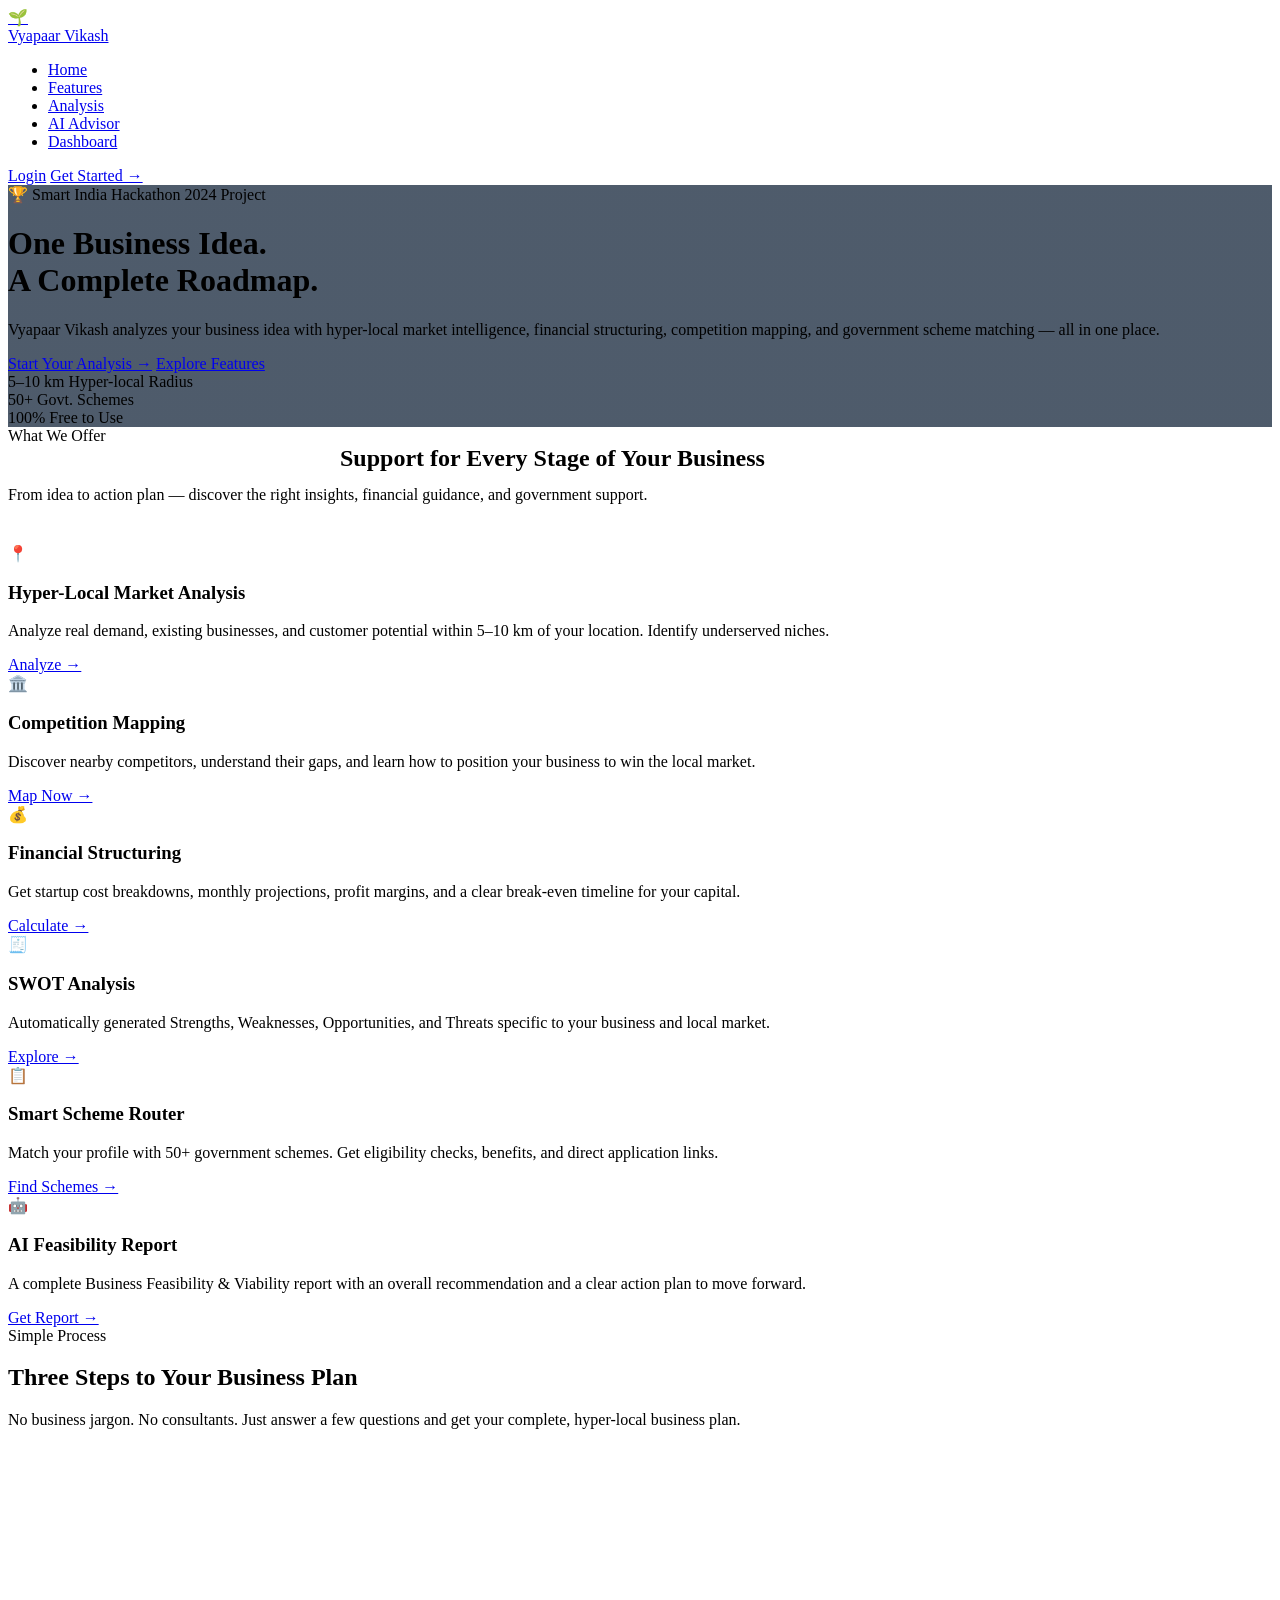
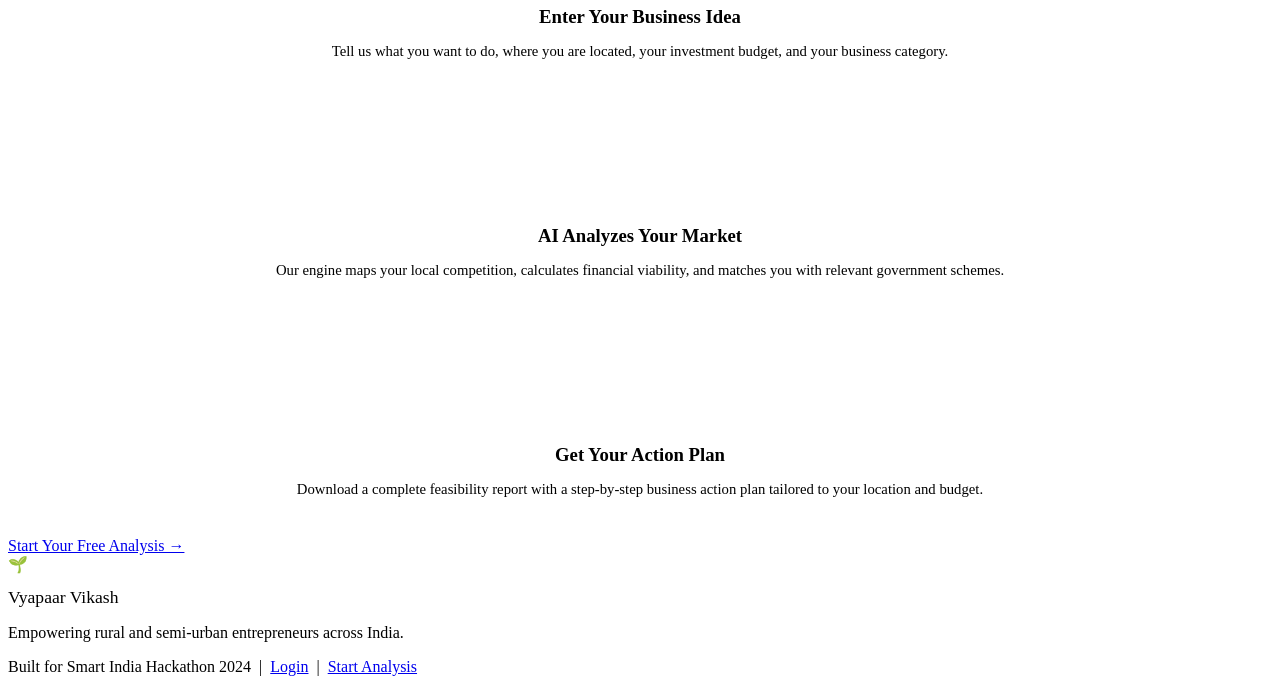
==== frontend/index.html @ 14131fee "updated-project" ====
<!DOCTYPE html>
<html lang="en">
<head>
  <meta charset="UTF-8">
  <meta name="viewport" content="width=device-width, initial-scale=1.0">
  <meta name="description" content="Vyapaar Vikash - AI-powered business advisory platform for rural and semi-urban entrepreneurs in India.">
  <title>Vyapaar Vikash - Empowering Rural Entrepreneurs</title>
  <link rel="stylesheet" href="css/style.css">
  <style>
    .hero {
      background-image: linear-gradient(rgba(10,28,50,0.72), rgba(10,28,50,0.72)), url('../assets/images/hero_rural.jpg');
      background-size: cover;
      background-position: center top;
    }
  </style>
</head>
<body>

  <!-- ===== NAVBAR ===== -->
  <nav class="navbar">
    <div class="navbar-inner">
      <a href="index.html" class="logo">
        <div class="logo-icon">🌱</div>
        Vyapaar Vikash
      </a>
      <ul class="nav-links">
        <li><a href="index.html" class="active">Home</a></li>
        <li><a href="#features">Features</a></li>
        <li><a href="pages/analyze.html">Analysis</a></li>
        <li><a href="pages/advisor.html">AI Advisor</a></li>
        <li><a href="pages/dashboard.html">Dashboard</a></li>
      </ul>
      <div class="d-flex gap-sm">
        <a href="pages/login.html" class="btn btn-outline btn-sm">Login</a>
        <a href="pages/analyze.html" class="btn btn-primary btn-sm">Get Started →</a>
      </div>
    </div>
  </nav>

  <!-- ===== HERO SECTION ===== -->
  <header class="hero">
    <div class="container">
      <div class="hero-badge">🏆 Smart India Hackathon 2024 Project</div>
      <h1>One Business Idea.<br><span>A Complete Roadmap.</span></h1>
      <p>Vyapaar Vikash analyzes your business idea with hyper-local market intelligence, financial structuring, competition mapping, and government scheme matching — all in one place.</p>
      <div class="d-flex gap-md" style="flex-wrap:wrap;">
        <a href="pages/analyze.html" class="btn btn-primary btn-lg">Start Your Analysis →</a>
        <a href="#features" class="btn btn-ghost btn-lg">Explore Features</a>
      </div>
      <div class="hero-stats">
        <div>
          <span class="hero-stat-num">5–10 km</span>
          <span class="hero-stat-label">Hyper-local Radius</span>
        </div>
        <div>
          <span class="hero-stat-num">50+</span>
          <span class="hero-stat-label">Govt. Schemes</span>
        </div>
        <div>
          <span class="hero-stat-num">100%</span>
          <span class="hero-stat-label">Free to Use</span>
        </div>
      </div>
    </div>
  </header>

  <!-- ===== FEATURES SECTION ===== -->
  <section id="features" class="section" style="background: var(--white);">
    <div class="container">
      <div class="text-center mb-3">
        <div class="section-label">What We Offer</div>
        <h2 class="section-title" style="max-width:600px; margin: 0 auto 14px;">Support for Every Stage of Your Business</h2>
        <p class="section-sub" style="margin: 0 auto 40px;">From idea to action plan — discover the right insights, financial guidance, and government support.</p>
      </div>

      <div class="grid-3">
        <div class="card">
          <div class="card-icon">📍</div>
          <h3 class="card-title">Hyper-Local Market Analysis</h3>
          <p class="card-desc">Analyze real demand, existing businesses, and customer potential within 5–10 km of your location. Identify underserved niches.</p>
          <a href="pages/analyze.html" class="btn btn-outline btn-sm btn-full">Analyze →</a>
        </div>
        <div class="card">
          <div class="card-icon">🏛️</div>
          <h3 class="card-title">Competition Mapping</h3>
          <p class="card-desc">Discover nearby competitors, understand their gaps, and learn how to position your business to win the local market.</p>
          <a href="pages/analyze.html" class="btn btn-outline btn-sm btn-full">Map Now →</a>
        </div>
        <div class="card">
          <div class="card-icon">💰</div>
          <h3 class="card-title">Financial Structuring</h3>
          <p class="card-desc">Get startup cost breakdowns, monthly projections, profit margins, and a clear break-even timeline for your capital.</p>
          <a href="pages/analyze.html" class="btn btn-outline btn-sm btn-full">Calculate →</a>
        </div>
        <div class="card">
          <div class="card-icon">🧾</div>
          <h3 class="card-title">SWOT Analysis</h3>
          <p class="card-desc">Automatically generated Strengths, Weaknesses, Opportunities, and Threats specific to your business and local market.</p>
          <a href="pages/analyze.html" class="btn btn-outline btn-sm btn-full">Explore →</a>
        </div>
        <div class="card">
          <div class="card-icon">📋</div>
          <h3 class="card-title">Smart Scheme Router</h3>
          <p class="card-desc">Match your profile with 50+ government schemes. Get eligibility checks, benefits, and direct application links.</p>
          <a href="pages/analyze.html" class="btn btn-outline btn-sm btn-full">Find Schemes →</a>
        </div>
        <div class="card">
          <div class="card-icon">🤖</div>
          <h3 class="card-title">AI Feasibility Report</h3>
          <p class="card-desc">A complete Business Feasibility & Viability report with an overall recommendation and a clear action plan to move forward.</p>
          <a href="pages/analyze.html" class="btn btn-outline btn-sm btn-full">Get Report →</a>
        </div>
      </div>
    </div>
  </section>

  <!-- ===== HOW IT WORKS ===== -->
  <section id="how-it-works" class="section" style="background: var(--gray-100);">
    <div class="container text-center">
      <div class="section-label">Simple Process</div>
      <h2 class="section-title">Three Steps to Your Business Plan</h2>
      <p class="section-sub" style="margin: 0 auto 50px;">No business jargon. No consultants. Just answer a few questions and get your complete, hyper-local business plan.</p>

      <div class="grid-3">
        <div style="text-align:center; padding: 24px;">
          <div style="width:64px; height:64px; background:var(--orange); color:white; border-radius:50%; display:inline-flex; align-items:center; justify-content:center; font-size:1.5rem; font-weight:800; margin-bottom:20px;">1</div>
          <h3 style="font-weight:700; color:var(--navy); margin-bottom:10px;">Enter Your Business Idea</h3>
          <p style="color:var(--gray-600); font-size:0.92rem;">Tell us what you want to do, where you are located, your investment budget, and your business category.</p>
        </div>
        <div style="text-align:center; padding: 24px;">
          <div style="width:64px; height:64px; background:var(--orange); color:white; border-radius:50%; display:inline-flex; align-items:center; justify-content:center; font-size:1.5rem; font-weight:800; margin-bottom:20px;">2</div>
          <h3 style="font-weight:700; color:var(--navy); margin-bottom:10px;">AI Analyzes Your Market</h3>
          <p style="color:var(--gray-600); font-size:0.92rem;">Our engine maps your local competition, calculates financial viability, and matches you with relevant government schemes.</p>
        </div>
        <div style="text-align:center; padding: 24px;">
          <div style="width:64px; height:64px; background:var(--orange); color:white; border-radius:50%; display:inline-flex; align-items:center; justify-content:center; font-size:1.5rem; font-weight:800; margin-bottom:20px;">3</div>
          <h3 style="font-weight:700; color:var(--navy); margin-bottom:10px;">Get Your Action Plan</h3>
          <p style="color:var(--gray-600); font-size:0.92rem;">Download a complete feasibility report with a step-by-step business action plan tailored to your location and budget.</p>
        </div>
      </div>

      <div class="mt-4">
        <a href="pages/analyze.html" class="btn btn-primary btn-lg">Start Your Free Analysis →</a>
      </div>
    </div>
  </section>

  <!-- ===== FOOTER ===== -->
  <footer class="footer">
    <div class="container">
      <div class="logo d-flex justify-center mb-2" style="font-size:1.1rem;">
        <div class="logo-icon" style="width:32px;height:32px;font-size:1rem;">🌱</div>
        Vyapaar Vikash
      </div>
      <p>Empowering rural and semi-urban entrepreneurs across India.</p>
      <p class="mt-1">Built for Smart India Hackathon 2024 &nbsp;|&nbsp; <a href="pages/login.html">Login</a> &nbsp;|&nbsp; <a href="pages/analyze.html">Start Analysis</a></p>
    </div>
  </footer>

</body>
</html>
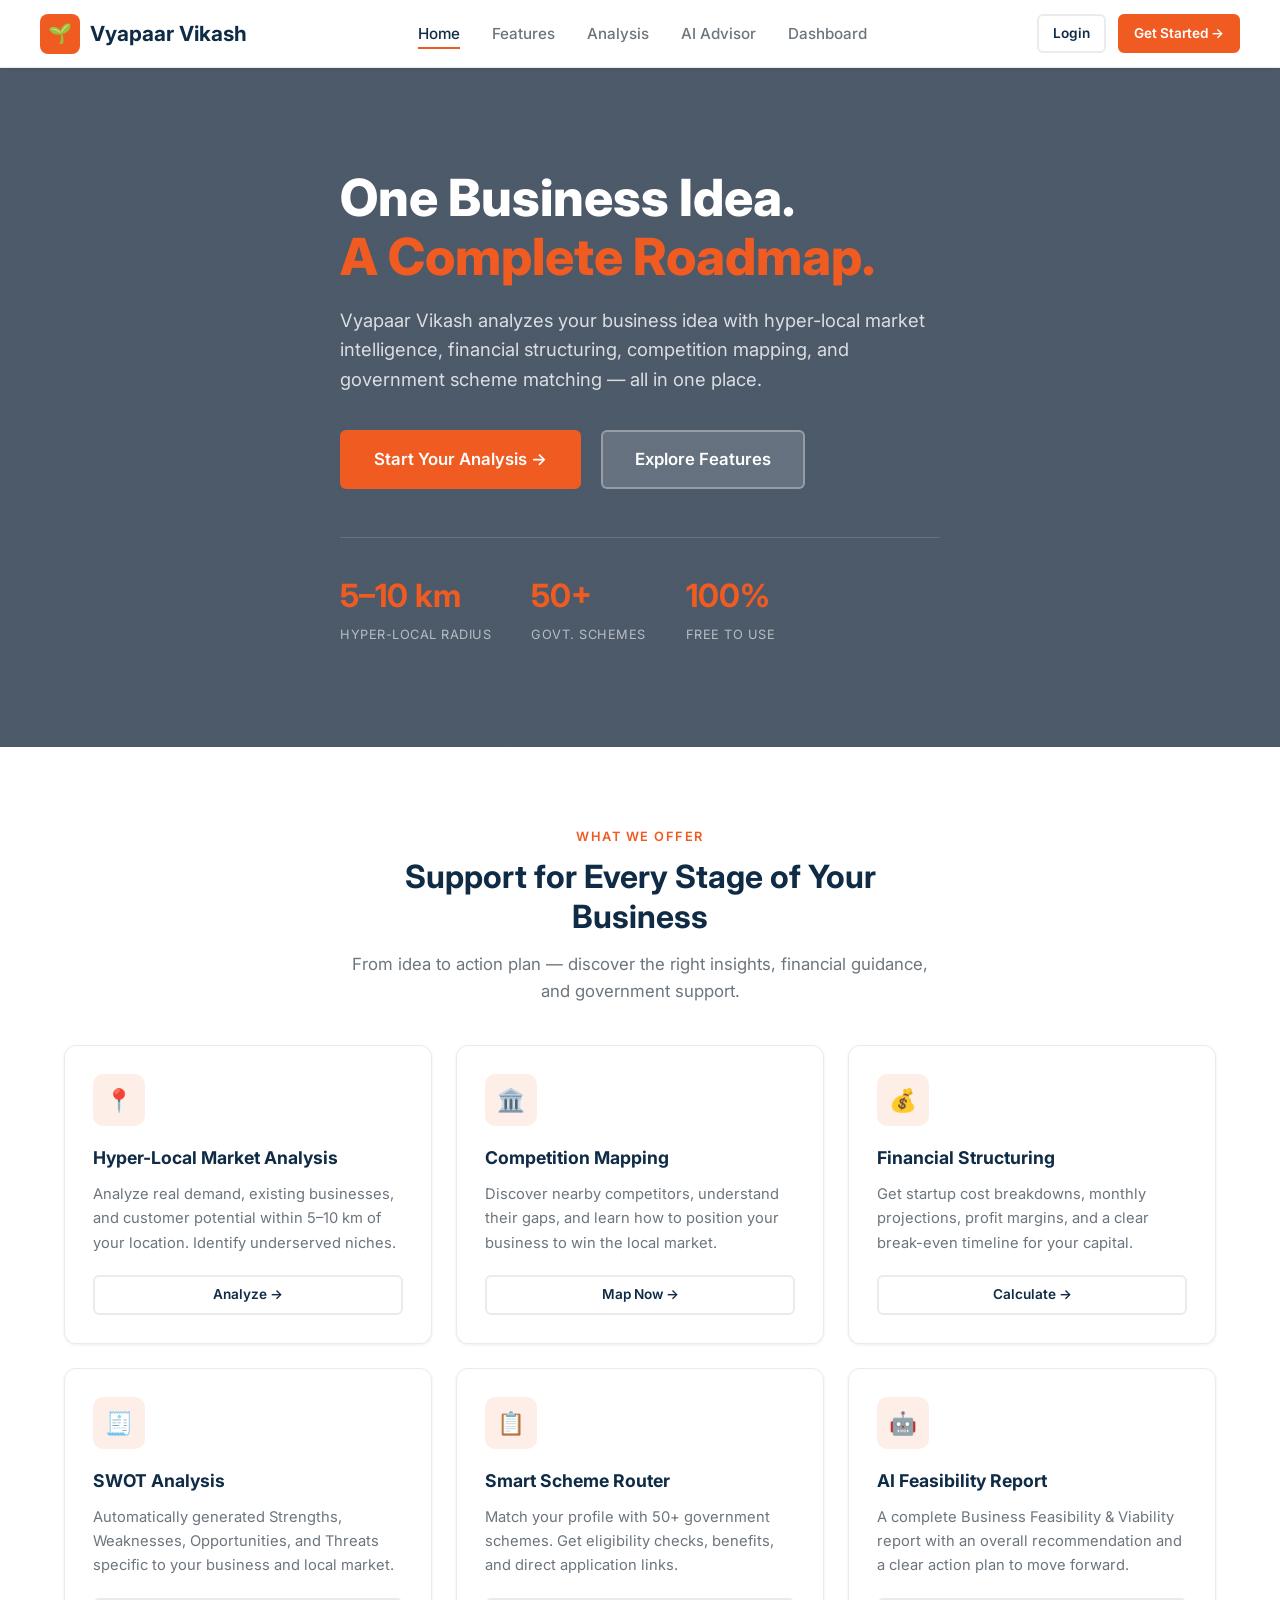
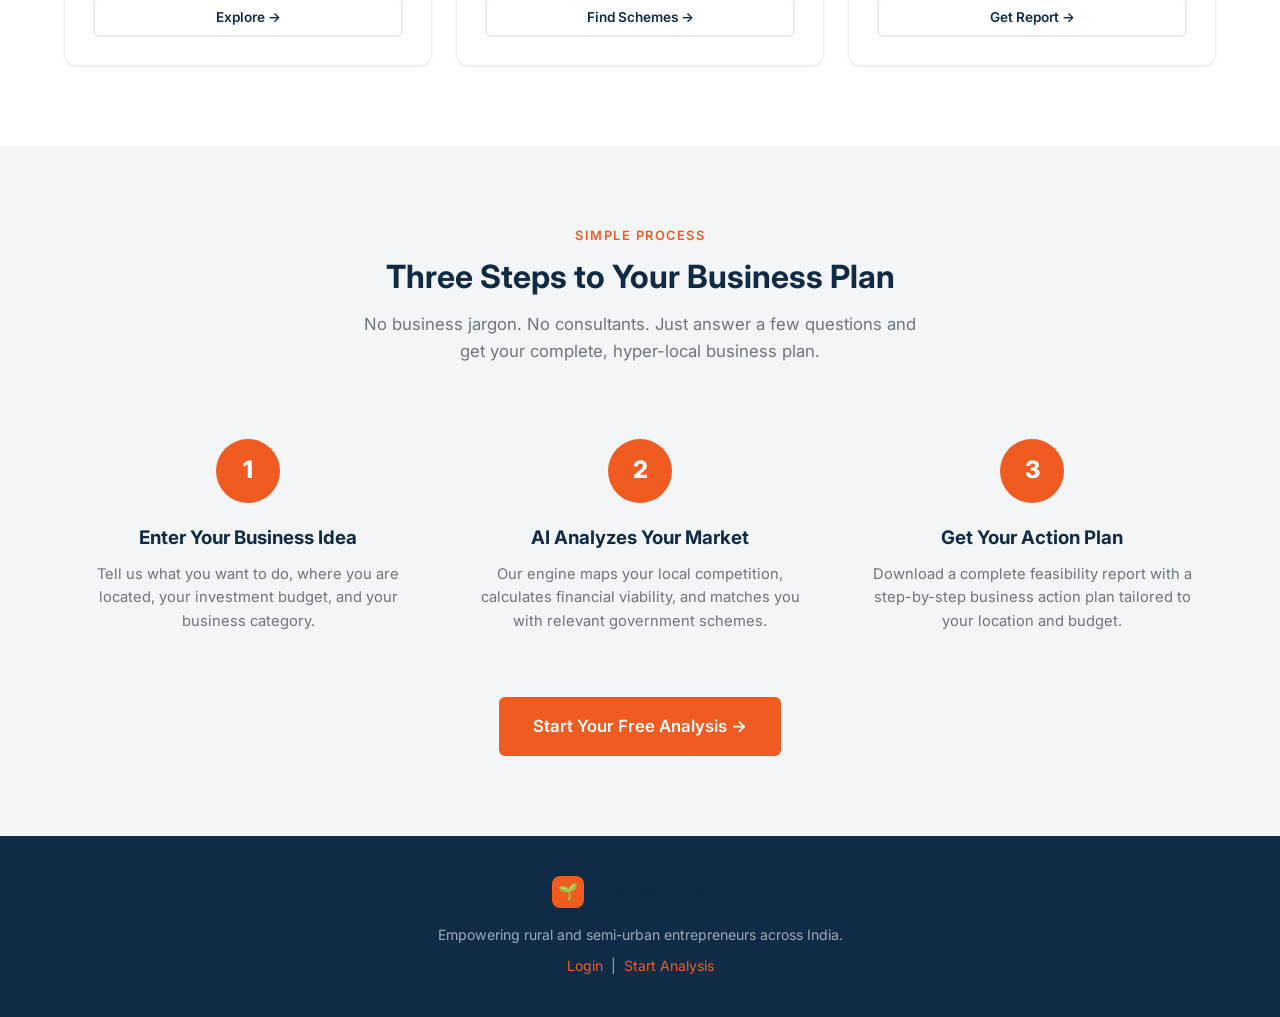
==== commit 8f2c266e: "updated 4" ====
--- a/frontend/index.html
+++ b/frontend/index.html
@@ -40,7 +40,7 @@
   <!-- ===== HERO SECTION ===== -->
   <header class="hero">
     <div class="container">
-      <div class="hero-badge">🏆 Smart India Hackathon 2024 Project</div>
+
       <h1>One Business Idea.<br><span>A Complete Roadmap.</span></h1>
       <p>Vyapaar Vikash analyzes your business idea with hyper-local market intelligence, financial structuring, competition mapping, and government scheme matching — all in one place.</p>
       <div class="d-flex gap-md" style="flex-wrap:wrap;">
@@ -153,7 +153,7 @@
         Vyapaar Vikash
       </div>
       <p>Empowering rural and semi-urban entrepreneurs across India.</p>
-      <p class="mt-1">Built for Smart India Hackathon 2024 &nbsp;|&nbsp; <a href="pages/login.html">Login</a> &nbsp;|&nbsp; <a href="pages/analyze.html">Start Analysis</a></p>
+      <p class="mt-1"><a href="pages/login.html">Login</a> &nbsp;|&nbsp; <a href="pages/analyze.html">Start Analysis</a></p>
     </div>
   </footer>
 
--- a/frontend/css/style.css
+++ b/frontend/css/style.css
@@ -0,0 +1,300 @@
+/* ============================================
+   VYAPAAR VIKASH - GLOBAL STYLESHEET
+   Stack: HTML5 + CSS3 ONLY (No JavaScript)
+   ============================================ */
+
+@import url('https://fonts.googleapis.com/css2?family=Inter:wght@300;400;500;600;700;800&display=swap');
+
+/* ===== CSS VARIABLES ===== */
+:root {
+  --orange: #f05b22;
+  --orange-dark: #d04a18;
+  --orange-light: rgba(240, 91, 34, 0.1);
+  --navy: #0f2b46;
+  --navy-light: #1a3a5c;
+  --white: #ffffff;
+  --off-white: #f8f9fa;
+  --gray-100: #f4f5f7;
+  --gray-200: #e9ecef;
+  --gray-400: #adb5bd;
+  --gray-600: #6c757d;
+  --gray-800: #343a40;
+  --green: #28a745;
+  --yellow: #ffc107;
+  --red: #dc3545;
+  --border: 1px solid #e9ecef;
+  --radius-sm: 6px;
+  --radius-md: 12px;
+  --radius-lg: 20px;
+  --shadow-sm: 0 1px 3px rgba(0,0,0,0.08);
+  --shadow-md: 0 4px 12px rgba(0,0,0,0.1);
+  --shadow-lg: 0 10px 40px rgba(0,0,0,0.12);
+  --transition: all 0.25s ease;
+  --font: 'Inter', -apple-system, BlinkMacSystemFont, sans-serif;
+}
+
+/* ===== RESET ===== */
+*, *::before, *::after { box-sizing: border-box; margin: 0; padding: 0; }
+html { scroll-behavior: smooth; }
+body { font-family: var(--font); color: var(--gray-800); background: var(--off-white); line-height: 1.6; }
+a { text-decoration: none; color: inherit; transition: var(--transition); }
+img { max-width: 100%; display: block; }
+ul { list-style: none; }
+input, textarea, select, button { font-family: var(--font); }
+
+/* ===== LAYOUT ===== */
+.container { max-width: 1200px; margin: 0 auto; padding: 0 24px; }
+.container-sm { max-width: 800px; margin: 0 auto; padding: 0 24px; }
+.section { padding: 80px 0; }
+.section-sm { padding: 50px 0; }
+.d-flex { display: flex; }
+.align-center { align-items: center; }
+.justify-between { justify-content: space-between; }
+.justify-center { justify-content: center; }
+.text-center { text-align: center; }
+.gap-sm { gap: 12px; }
+.gap-md { gap: 20px; }
+.gap-lg { gap: 32px; }
+.mt-1 { margin-top: 8px; }
+.mt-2 { margin-top: 16px; }
+.mt-3 { margin-top: 24px; }
+.mt-4 { margin-top: 40px; }
+.mb-1 { margin-bottom: 8px; }
+.mb-2 { margin-bottom: 16px; }
+.mb-3 { margin-bottom: 24px; }
+
+.grid-3 { display: grid; grid-template-columns: repeat(3, 1fr); gap: 24px; }
+.grid-2 { display: grid; grid-template-columns: repeat(2, 1fr); gap: 24px; }
+.grid-4 { display: grid; grid-template-columns: repeat(4, 1fr); gap: 20px; }
+
+/* ===== NAVBAR ===== */
+.navbar {
+  background: var(--white);
+  border-bottom: var(--border);
+  padding: 0 24px;
+  height: 68px;
+  display: flex;
+  align-items: center;
+  position: sticky;
+  top: 0;
+  z-index: 999;
+  box-shadow: var(--shadow-sm);
+}
+.navbar-inner { max-width: 1200px; margin: 0 auto; width: 100%; display: flex; align-items: center; justify-content: space-between; }
+.logo { display: flex; align-items: center; gap: 10px; font-size: 1.3rem; font-weight: 700; color: var(--navy); }
+.logo-icon { width: 40px; height: 40px; background: var(--orange); border-radius: 8px; display: flex; align-items: center; justify-content: center; font-size: 1.2rem; }
+.nav-links { display: flex; align-items: center; gap: 32px; }
+.nav-links a { font-size: 0.95rem; font-weight: 500; color: var(--gray-600); padding: 4px 0; border-bottom: 2px solid transparent; }
+.nav-links a:hover, .nav-links a.active { color: var(--navy); border-bottom-color: var(--orange); }
+
+/* ===== BUTTONS ===== */
+.btn {
+  display: inline-flex;
+  align-items: center;
+  gap: 8px;
+  padding: 11px 24px;
+  border-radius: var(--radius-sm);
+  font-size: 0.95rem;
+  font-weight: 600;
+  cursor: pointer;
+  transition: var(--transition);
+  border: 2px solid transparent;
+  white-space: nowrap;
+  text-align: center;
+}
+.btn-primary { background: var(--orange); color: var(--white); border-color: var(--orange); }
+.btn-primary:hover { background: var(--orange-dark); border-color: var(--orange-dark); box-shadow: 0 4px 15px rgba(240,91,34,0.3); transform: translateY(-1px); }
+.btn-outline { background: transparent; color: var(--navy); border-color: var(--gray-200); }
+.btn-outline:hover { border-color: var(--orange); color: var(--orange); }
+.btn-ghost { background: rgba(255,255,255,0.15); color: var(--white); border-color: rgba(255,255,255,0.3); }
+.btn-ghost:hover { background: rgba(255,255,255,0.25); }
+.btn-lg { padding: 14px 32px; font-size: 1.05rem; border-radius: var(--radius-sm); }
+.btn-sm { padding: 7px 14px; font-size: 0.85rem; }
+.btn-full { width: 100%; justify-content: center; }
+
+/* ===== HERO ===== */
+.hero {
+  position: relative;
+  background-image: linear-gradient(rgba(15,43,70,0.82), rgba(15,43,70,0.82)), url('../assets/images/hero_rural.jpg');
+  background-size: cover;
+  background-position: center;
+  color: var(--white);
+  padding: 100px 0;
+  min-height: 520px;
+  display: flex;
+  align-items: center;
+}
+.hero-badge { display: inline-flex; align-items: center; gap: 8px; background: rgba(240,91,34,0.2); border: 1px solid rgba(240,91,34,0.4); color: #ff9070; padding: 6px 14px; border-radius: 50px; font-size: 0.82rem; font-weight: 600; letter-spacing: 0.5px; text-transform: uppercase; margin-bottom: 24px; }
+.hero h1 { font-size: 3.2rem; font-weight: 800; line-height: 1.15; margin-bottom: 20px; }
+.hero h1 span { color: var(--orange); }
+.hero p { font-size: 1.15rem; color: rgba(255,255,255,0.8); max-width: 600px; margin-bottom: 36px; }
+.hero-stats { display: flex; gap: 40px; margin-top: 48px; padding-top: 32px; border-top: 1px solid rgba(255,255,255,0.15); }
+.hero-stat-num { font-size: 2rem; font-weight: 700; color: var(--orange); display: block; }
+.hero-stat-label { font-size: 0.8rem; color: rgba(255,255,255,0.6); text-transform: uppercase; letter-spacing: 0.5px; }
+
+/* ===== CARDS ===== */
+.card {
+  background: var(--white);
+  border-radius: var(--radius-md);
+  padding: 28px;
+  border: var(--border);
+  box-shadow: var(--shadow-sm);
+  transition: var(--transition);
+}
+.card:hover { box-shadow: var(--shadow-md); transform: translateY(-3px); }
+.card-icon { width: 52px; height: 52px; border-radius: 10px; background: var(--orange-light); color: var(--orange); display: flex; align-items: center; justify-content: center; font-size: 1.4rem; margin-bottom: 18px; }
+.card-title { font-size: 1.1rem; font-weight: 700; margin-bottom: 10px; color: var(--navy); }
+.card-desc { font-size: 0.92rem; color: var(--gray-600); line-height: 1.65; margin-bottom: 20px; }
+
+/* ===== TAGS / BADGES ===== */
+.tag { display: inline-block; padding: 4px 12px; border-radius: 50px; font-size: 0.78rem; font-weight: 600; margin-bottom: 12px; }
+.tag-orange { background: var(--orange-light); color: var(--orange); }
+.tag-green { background: rgba(40,167,69,0.12); color: var(--green); }
+.tag-yellow { background: rgba(255,193,7,0.15); color: #a07700; }
+.tag-red { background: rgba(220,53,69,0.1); color: var(--red); }
+.tag-navy { background: rgba(15,43,70,0.08); color: var(--navy); }
+
+/* ===== FORMS ===== */
+.form-group { margin-bottom: 22px; }
+.form-label { display: block; font-size: 0.9rem; font-weight: 600; color: var(--navy); margin-bottom: 8px; }
+.form-label .required { color: var(--orange); }
+.form-control {
+  width: 100%;
+  padding: 11px 14px;
+  border: 1.5px solid var(--gray-200);
+  border-radius: var(--radius-sm);
+  font-size: 0.95rem;
+  color: var(--gray-800);
+  background: var(--white);
+  transition: var(--transition);
+}
+.form-control:focus { outline: none; border-color: var(--orange); box-shadow: 0 0 0 3px rgba(240,91,34,0.1); }
+.form-control::placeholder { color: var(--gray-400); }
+textarea.form-control { resize: vertical; min-height: 100px; }
+select.form-control { cursor: pointer; appearance: none; background-image: url("data:image/svg+xml,%3Csvg xmlns='http://www.w3.org/2000/svg' width='12' height='8' viewBox='0 0 12 8'%3E%3Cpath d='M1 1l5 5 5-5' stroke='%236c757d' stroke-width='1.5' fill='none' stroke-linecap='round'/%3E%3C/svg%3E"); background-repeat: no-repeat; background-position: right 14px center; padding-right: 38px; }
+.form-hint { font-size: 0.8rem; color: var(--gray-600); margin-top: 6px; }
+.form-row { display: grid; grid-template-columns: 1fr 1fr; gap: 20px; }
+
+/* ===== LOGIN PAGE ===== */
+.page-auth { min-height: 100vh; display: flex; align-items: center; justify-content: center; background: linear-gradient(135deg, #f8f9fa 0%, #e8edf2 100%); padding: 20px; }
+.auth-card { background: var(--white); border-radius: var(--radius-lg); box-shadow: var(--shadow-lg); padding: 48px; max-width: 460px; width: 100%; }
+.auth-logo { display: flex; align-items: center; justify-content: center; gap: 10px; font-size: 1.4rem; font-weight: 700; color: var(--navy); margin-bottom: 32px; }
+.auth-title { font-size: 1.6rem; font-weight: 700; color: var(--navy); margin-bottom: 6px; }
+.auth-sub { color: var(--gray-600); font-size: 0.92rem; margin-bottom: 32px; }
+.form-check { display: flex; align-items: center; gap: 8px; font-size: 0.9rem; cursor: pointer; }
+.form-check input[type="checkbox"] { width: 16px; height: 16px; cursor: pointer; accent-color: var(--orange); }
+
+/* ===== ANALYZE INPUT PAGE ===== */
+.page-analyze-header { background: linear-gradient(135deg, var(--navy) 0%, var(--navy-light) 100%); color: var(--white); padding: 48px 0 36px; }
+.page-analyze-header h1 { font-size: 2rem; font-weight: 700; margin-bottom: 8px; }
+.page-analyze-header p { color: rgba(255,255,255,0.7); font-size: 1rem; }
+.step-indicator { display: flex; align-items: center; gap: 0; margin-bottom: 32px; }
+.step { display: flex; align-items: center; gap: 10px; }
+.step-num { width: 32px; height: 32px; border-radius: 50%; background: rgba(255,255,255,0.15); color: var(--white); display: flex; align-items: center; justify-content: center; font-size: 0.85rem; font-weight: 600; }
+.step-num.active { background: var(--orange); }
+.step-name { font-size: 0.85rem; font-weight: 500; color: rgba(255,255,255,0.8); }
+.step-sep { width: 60px; height: 2px; background: rgba(255,255,255,0.2); margin: 0 10px; }
+.analyze-layout { display: grid; grid-template-columns: 260px 1fr; gap: 32px; align-items: start; padding: 40px 0; }
+.form-sidebar { background: var(--white); border-radius: var(--radius-md); border: var(--border); overflow: hidden; position: sticky; top: 88px; }
+.form-sidebar-header { background: var(--navy); color: var(--white); padding: 20px 22px; font-size: 0.92rem; font-weight: 600; }
+.form-sidebar-links { padding: 12px 0; }
+.form-sidebar-links a { display: flex; align-items: center; gap: 10px; padding: 10px 22px; font-size: 0.88rem; color: var(--gray-600); font-weight: 500; border-left: 3px solid transparent; transition: var(--transition); }
+.form-sidebar-links a.active, .form-sidebar-links a:hover { color: var(--orange); border-left-color: var(--orange); background: var(--orange-light); }
+.form-main { background: var(--white); border-radius: var(--radius-md); border: var(--border); box-shadow: var(--shadow-sm); }
+.form-section { padding: 32px; border-bottom: var(--border); }
+.form-section:last-child { border-bottom: none; }
+.form-section-title { font-size: 1.1rem; font-weight: 700; color: var(--navy); margin-bottom: 6px; }
+.form-section-sub { font-size: 0.88rem; color: var(--gray-600); margin-bottom: 24px; }
+.form-actions { padding: 24px 32px; background: var(--gray-100); border-radius: 0 0 var(--radius-md) var(--radius-md); display: flex; gap: 16px; justify-content: flex-end; }
+
+/* ===== RESULTS / DASHBOARD PAGE ===== */
+.results-header { background: linear-gradient(135deg, var(--navy) 0%, var(--navy-light) 100%); color: var(--white); padding: 48px 0; }
+.results-meta { display: flex; align-items: center; gap: 32px; margin-top: 20px; flex-wrap: wrap; }
+.results-meta-item { display: flex; align-items: center; gap: 8px; font-size: 0.9rem; color: rgba(255,255,255,0.75); }
+.results-meta-item strong { color: var(--white); }
+.results-tabs { display: flex; gap: 0; border-bottom: var(--border); background: var(--white); position: sticky; top: 68px; z-index: 50; overflow-x: auto; }
+.results-tabs a { padding: 16px 24px; font-size: 0.9rem; font-weight: 600; color: var(--gray-600); border-bottom: 3px solid transparent; white-space: nowrap; }
+.results-tabs a:hover, .results-tabs a.active { color: var(--orange); border-bottom-color: var(--orange); background: var(--orange-light); }
+.results-layout { display: grid; grid-template-columns: 1fr 320px; gap: 28px; padding: 32px 0; }
+.results-sidebar { display: flex; flex-direction: column; gap: 20px; }
+
+/* Summary / Score Card */
+.score-card { background: var(--navy); color: var(--white); border-radius: var(--radius-md); padding: 28px; }
+.score-label { font-size: 0.8rem; text-transform: uppercase; letter-spacing: 1px; color: rgba(255,255,255,0.6); margin-bottom: 8px; }
+.score-value { font-size: 2.5rem; font-weight: 800; color: var(--orange); }
+.score-tag { display: inline-block; background: rgba(40,167,69,0.25); color: #67d97e; padding: 4px 12px; border-radius: 50px; font-size: 0.8rem; font-weight: 600; margin-top: 8px; }
+.score-bars { margin-top: 20px; display: flex; flex-direction: column; gap: 12px; }
+.score-bar-label { display: flex; justify-content: space-between; font-size: 0.82rem; margin-bottom: 6px; color: rgba(255,255,255,0.7); }
+.score-bar-track { background: rgba(255,255,255,0.15); border-radius: 50px; height: 6px; }
+.score-bar-fill { height: 6px; border-radius: 50px; background: var(--orange); }
+
+/* Financial Card */
+.finance-grid { display: grid; grid-template-columns: 1fr 1fr; gap: 12px; }
+.finance-item { background: var(--gray-100); border-radius: var(--radius-sm); padding: 14px 16px; }
+.finance-item-label { font-size: 0.78rem; color: var(--gray-600); font-weight: 500; margin-bottom: 4px; }
+.finance-item-value { font-size: 1.15rem; font-weight: 700; color: var(--navy); }
+.finance-item-value.positive { color: var(--green); }
+
+/* Scheme Cards */
+.scheme-list { display: flex; flex-direction: column; gap: 16px; }
+.scheme-card { border: var(--border); border-radius: var(--radius-md); padding: 20px; background: var(--white); transition: var(--transition); }
+.scheme-card:hover { box-shadow: var(--shadow-md); }
+.scheme-card-header { display: flex; align-items: center; justify-content: space-between; margin-bottom: 10px; }
+.scheme-card-title { font-size: 1rem; font-weight: 700; color: var(--navy); }
+.scheme-card-desc { font-size: 0.88rem; color: var(--gray-600); margin-bottom: 14px; }
+.scheme-card-details { display: flex; gap: 20px; font-size: 0.82rem; }
+.scheme-detail-item { display: flex; flex-direction: column; gap: 2px; }
+.scheme-detail-label { color: var(--gray-400); font-weight: 500; }
+.scheme-detail-value { color: var(--navy); font-weight: 600; }
+
+/* SWOT */
+.swot-grid { display: grid; grid-template-columns: 1fr 1fr; gap: 16px; }
+.swot-cell { border-radius: var(--radius-sm); padding: 20px; }
+.swot-cell.s { background: rgba(40,167,69,0.08); border-left: 3px solid var(--green); }
+.swot-cell.w { background: rgba(220,53,69,0.08); border-left: 3px solid var(--red); }
+.swot-cell.o { background: rgba(240,91,34,0.08); border-left: 3px solid var(--orange); }
+.swot-cell.t { background: rgba(255,193,7,0.12); border-left: 3px solid var(--yellow); }
+.swot-cell-title { font-size: 0.85rem; font-weight: 700; text-transform: uppercase; letter-spacing: 0.5px; margin-bottom: 12px; }
+.swot-cell.s .swot-cell-title { color: var(--green); }
+.swot-cell.w .swot-cell-title { color: var(--red); }
+.swot-cell.o .swot-cell-title { color: var(--orange); }
+.swot-cell.t .swot-cell-title { color: #a07700; }
+.swot-list { font-size: 0.88rem; color: var(--gray-800); display: flex; flex-direction: column; gap: 6px; }
+.swot-list li::before { content: '• '; font-weight: 700; }
+
+/* Competitor Table */
+.comp-table { width: 100%; border-collapse: collapse; font-size: 0.9rem; }
+.comp-table th { background: var(--navy); color: var(--white); padding: 12px 16px; text-align: left; font-weight: 600; font-size: 0.82rem; text-transform: uppercase; letter-spacing: 0.5px; }
+.comp-table th:first-child { border-radius: var(--radius-sm) 0 0 0; }
+.comp-table th:last-child { border-radius: 0 var(--radius-sm) 0 0; }
+.comp-table td { padding: 12px 16px; border-bottom: var(--border); color: var(--gray-800); }
+.comp-table tr:hover td { background: var(--gray-100); }
+.comp-gap { color: var(--orange); font-weight: 600; font-size: 0.82rem; }
+
+/* ===== FOOTER ===== */
+.footer { background: var(--navy); color: rgba(255,255,255,0.6); padding: 40px 0; text-align: center; font-size: 0.88rem; }
+.footer a { color: var(--orange); }
+
+/* ===== DIVIDER / SECTION HEADER ===== */
+.section-label { font-size: 0.8rem; font-weight: 600; letter-spacing: 1.5px; text-transform: uppercase; color: var(--orange); margin-bottom: 10px; }
+.section-title { font-size: 2rem; font-weight: 700; color: var(--navy); line-height: 1.25; margin-bottom: 14px; }
+.section-sub { font-size: 1.05rem; color: var(--gray-600); max-width: 580px; margin-bottom: 40px; }
+
+/* ===== RESPONSIVE ===== */
+@media (max-width: 1024px) {
+  .analyze-layout { grid-template-columns: 1fr; }
+  .form-sidebar { position: relative; top: auto; display: none; }
+  .results-layout { grid-template-columns: 1fr; }
+  .results-sidebar { grid-row: 1; }
+  .grid-3 { grid-template-columns: repeat(2, 1fr); }
+  .grid-4 { grid-template-columns: repeat(2, 1fr); }
+}
+@media (max-width: 768px) {
+  .hero h1 { font-size: 2rem; }
+  .grid-3, .grid-2, .form-row { grid-template-columns: 1fr; }
+  .grid-4 { grid-template-columns: 1fr 1fr; }
+  .nav-links { display: none; }
+  .hero-stats { gap: 24px; }
+  .swot-grid { grid-template-columns: 1fr; }
+  .finance-grid { grid-template-columns: 1fr; }
+}
